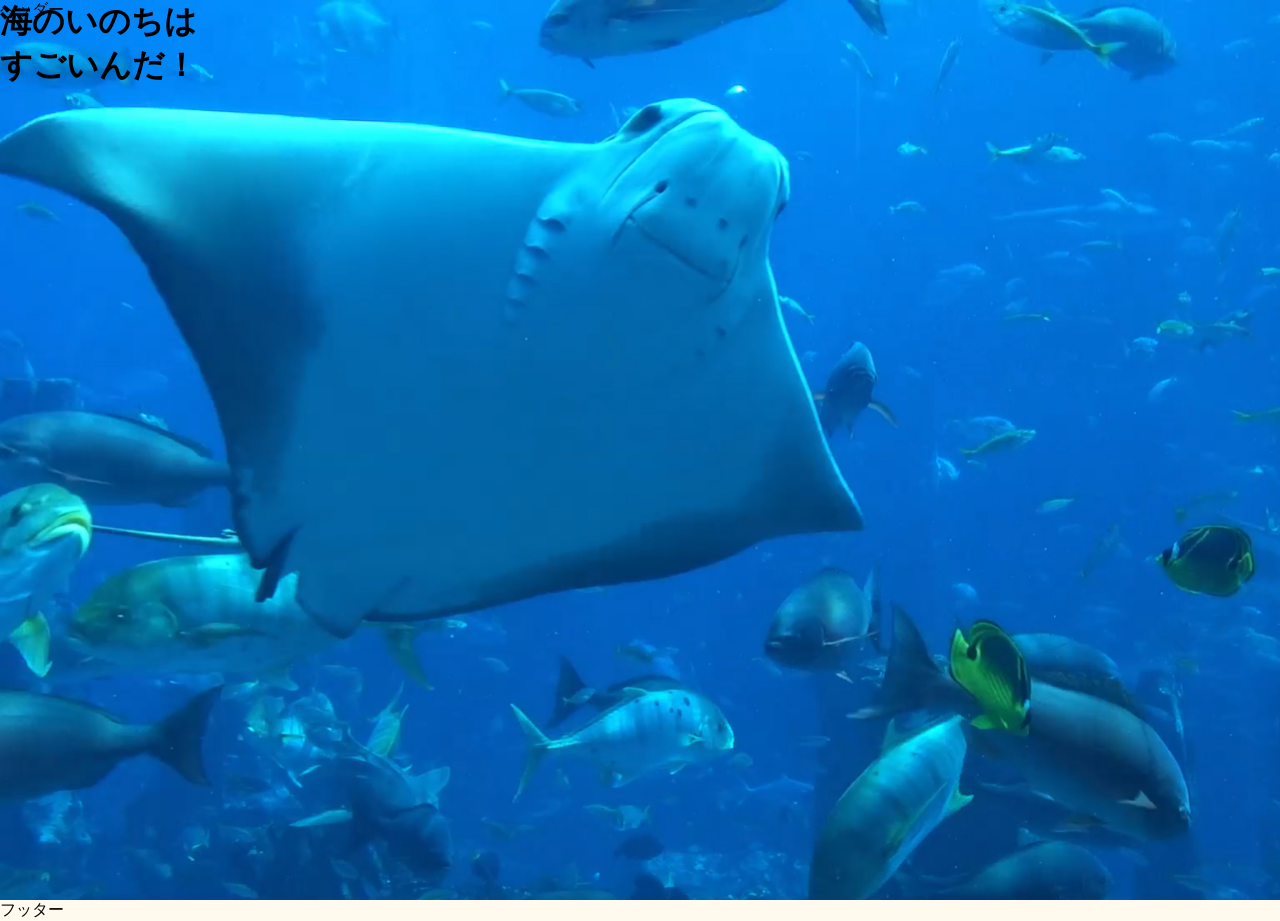
==== index.html @ c44c8c69 "first commit" ====
<!doctype html>
<html lang="ja">
  <head>
    <meta charset="UTF-8" />
    <meta name="viewport" content="width=device-width, initial-scale=1.0" />
    <link rel="stylesheet" href="css/common.css" />
    <link rel="stylesheet" href="css/style.css" />
    <title>レインボー水族館｜海のいのちは、すごいんだ！</title>
  </head>
  <body>
    <div id="header"></div>

    <main>
      <div id="mainVisual">
        <div class="slide img1 active"></div>
        <div class="slide img2"></div>
        <div class="slide img3"></div>
        <div class="slide img4"></div>
        <div class="main-visual-text">
          <h1>海のいのちは<br />すごいんだ！</h1>
        </div>
      </div>
    </main>

    <div id="footer"></div>

    <script src="js/script.js"></script>
  </body>
</html>
---- css/common.css ----
@charset "utf-8";
/* 共通リセット */
*{
    margin: 0;
    padding: 0;
    box-sizing: border-box;
}
img{
    width: 100%;
    vertical-align: auto;
}
a{
    text-decoration: none;
    color: #333;
}
/* ここまで */
body{
    background-color: #fff9ee;
}
/* header */
header{
    position: fixed;
    z-index: 1000;
}
/* nav */

/* footer */

/* その他共通 */
---- css/style.css ----
@charset "utf-8";

/* main-visual */
/* 
.main-visual{
    position: relative;
}
 */

#mainVisual {
  position: relative;
  width: 100%;
  height: 100vh;
  .slide {
    position: absolute;
    top: 0;
    left: 0;
    width: 100%;
    height: 100%;
    background-size: cover;
    background-position: center;
    opacity: 0;
    transition: opacity 1s;
  }
  .slide.active {
    opacity: 1;
  }
  .img1 {
    background-image: url(../img/main-visualkari.jpg);
  }
  .img2 {
    background-image: url(../img/bd60702906567eb469da5a37a3388f3d.jpg);
  }
  .img3 {
    background-image: url(../img/25377879_s.jpg);
  }
  .img4 {
    background-image: url(../img/25701778_s.jpg);
  }

  .main-visual-text {
    position: absolute;
    width: 100%;
    height: 100%;
    left: 0;
    top: 0;
    z-index: 10 ;
    opacity: 1;
  }
}
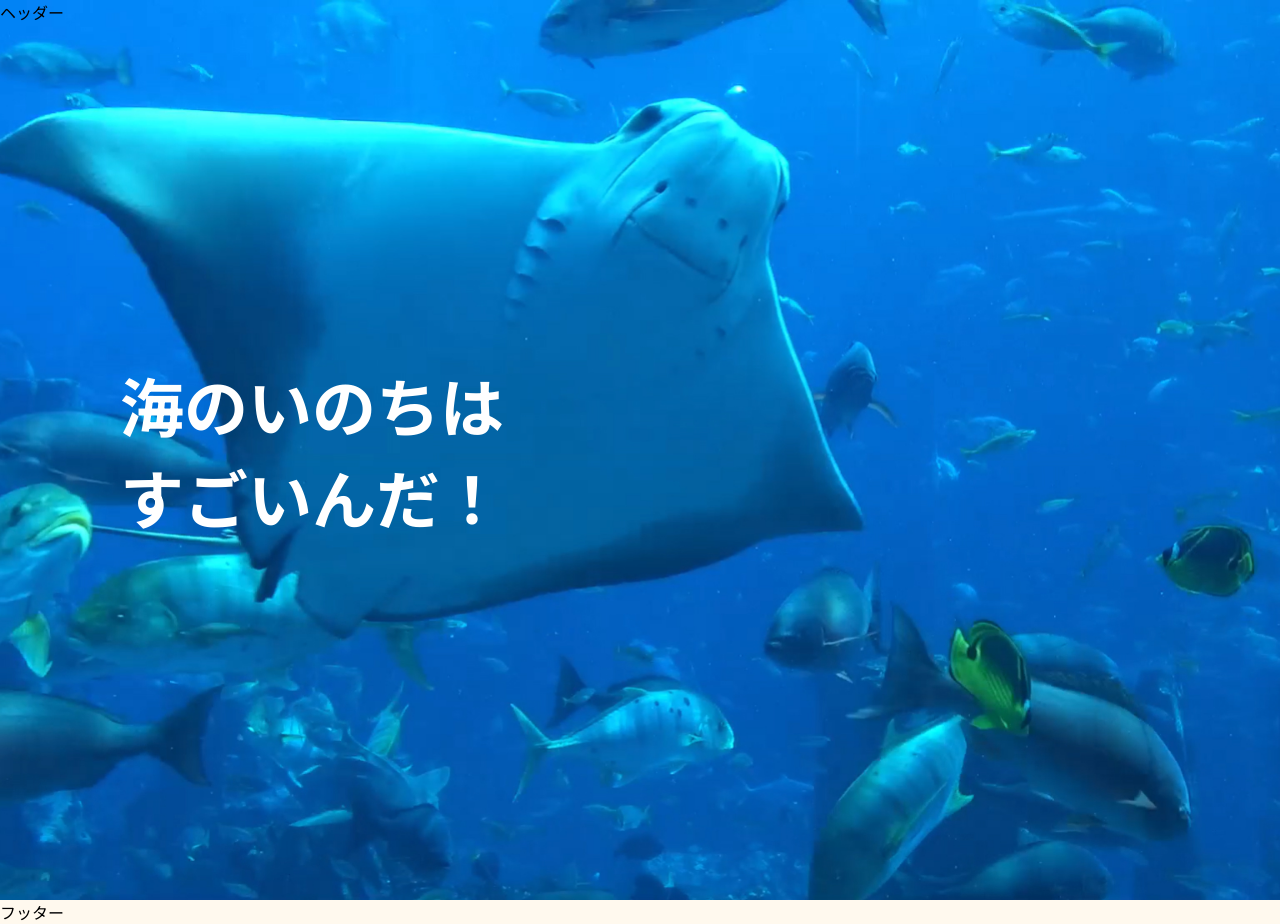
==== commit c7aee652: "更新" ====
--- a/index.html
+++ b/index.html
@@ -5,7 +5,14 @@
     <meta name="viewport" content="width=device-width, initial-scale=1.0" />
     <link rel="stylesheet" href="css/common.css" />
     <link rel="stylesheet" href="css/style.css" />
+    <link rel="preconnect" href="https://fonts.googleapis.com" />
+    <link rel="preconnect" href="https://fonts.gstatic.com" crossorigin />
+    <link
+      href="https://fonts.googleapis.com/css2?family=Noto+Sans+JP:wght@100..900&display=swap"
+      rel="stylesheet"
+    />
     <title>レインボー水族館｜海のいのちは、すごいんだ！</title>
+    <meta name="robots" content="none" />
   </head>
   <body>
     <div id="header"></div>
--- a/css/common.css
+++ b/css/common.css
@@ -1,29 +1,30 @@
 @charset "utf-8";
 /* 共通リセット */
-*{
-    margin: 0;
-    padding: 0;
-    box-sizing: border-box;
+* {
+  margin: 0;
+  padding: 0;
+  box-sizing: border-box;
 }
-img{
-    width: 100%;
-    vertical-align: auto;
+img {
+  width: 100%;
+  vertical-align: auto;
 }
-a{
-    text-decoration: none;
-    color: #333;
+a {
+  text-decoration: none;
+  color: #333;
 }
 /* ここまで */
-body{
-    background-color: #fff9ee;
+body {
+  background-color: #fff9ee;
+  font-family: "arial", "Noto Sans JP", sans-serif;
 }
 /* header */
-header{
-    position: fixed;
-    z-index: 1000;
+header {
+  position: fixed;
+  z-index: 1000;
 }
 /* nav */
 
 /* footer */
 
-/* その他共通 */+/* その他共通 */
--- a/css/style.css
+++ b/css/style.css
@@ -7,6 +7,7 @@
 }
  */
 
+/* slide */
 #mainVisual {
   position: relative;
   width: 100%;
@@ -37,14 +38,23 @@
   .img4 {
     background-image: url(../img/25701778_s.jpg);
   }
+}
 
-  .main-visual-text {
-    position: absolute;
-    width: 100%;
+.main-visual-text {
+  position: absolute;
+  width: 100%;
+  height: 100%;
+  left: 0;
+  top: 0;
+  z-index: 10;
+  padding: 24px 120px;
+  /* opacity: 1; */
+  h1 {
     height: 100%;
-    left: 0;
-    top: 0;
-    z-index: 10 ;
-    opacity: 1;
+    font-size: 64px;
+    font-weight: bold;
+    color: #fff;
+    display: flex;
+    align-items: center;
   }
 }
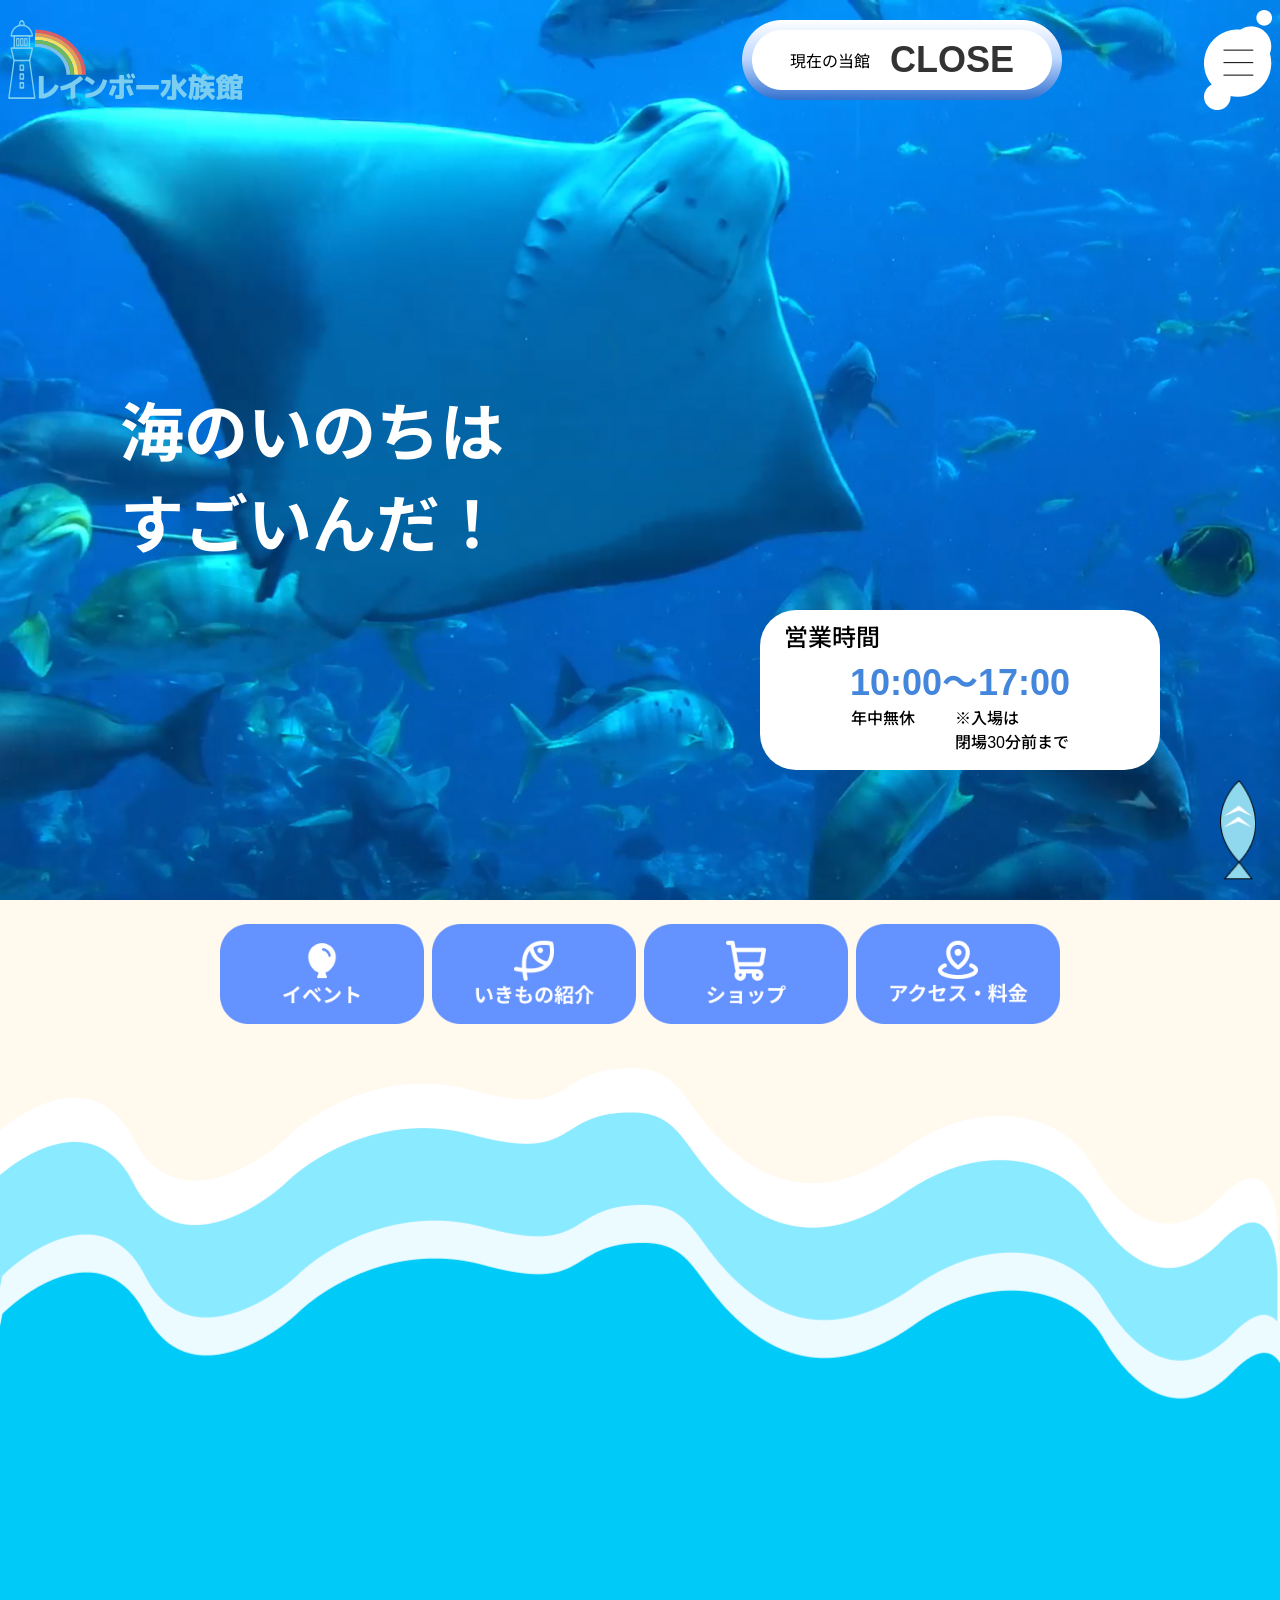
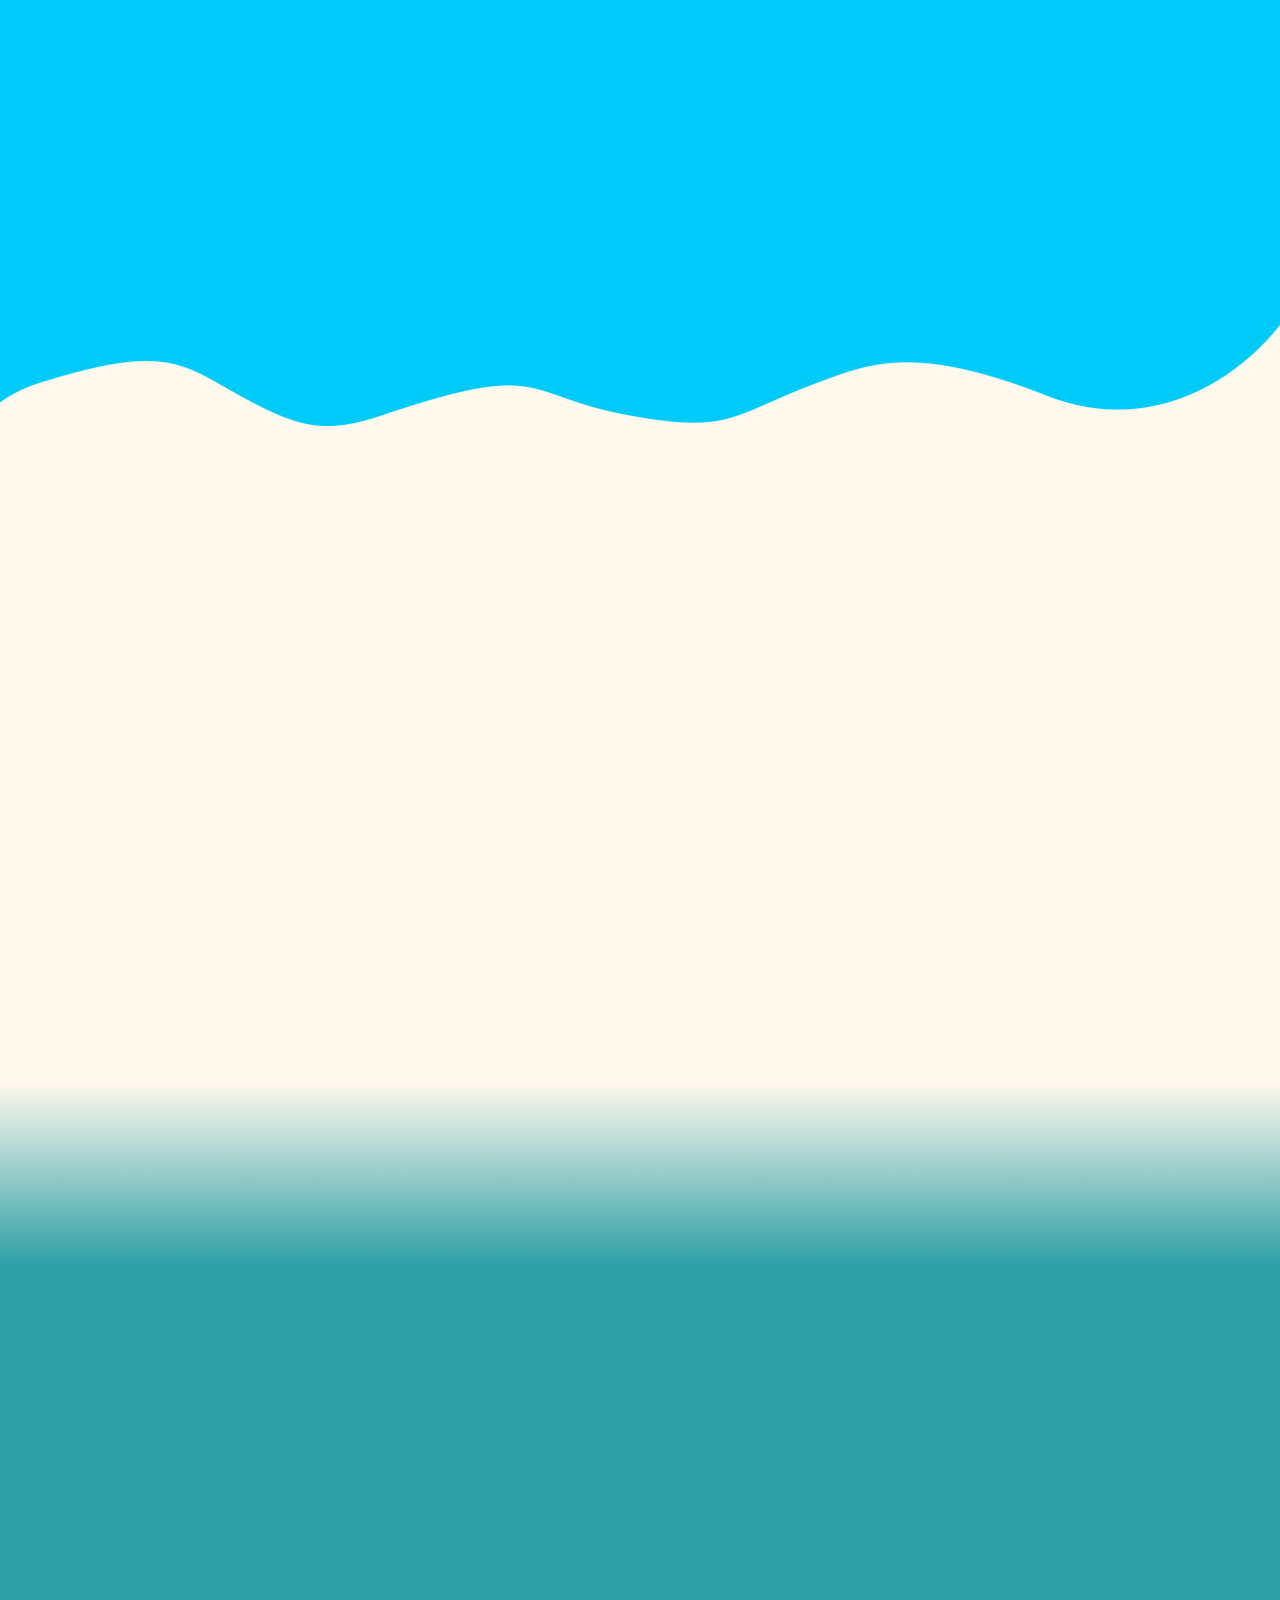
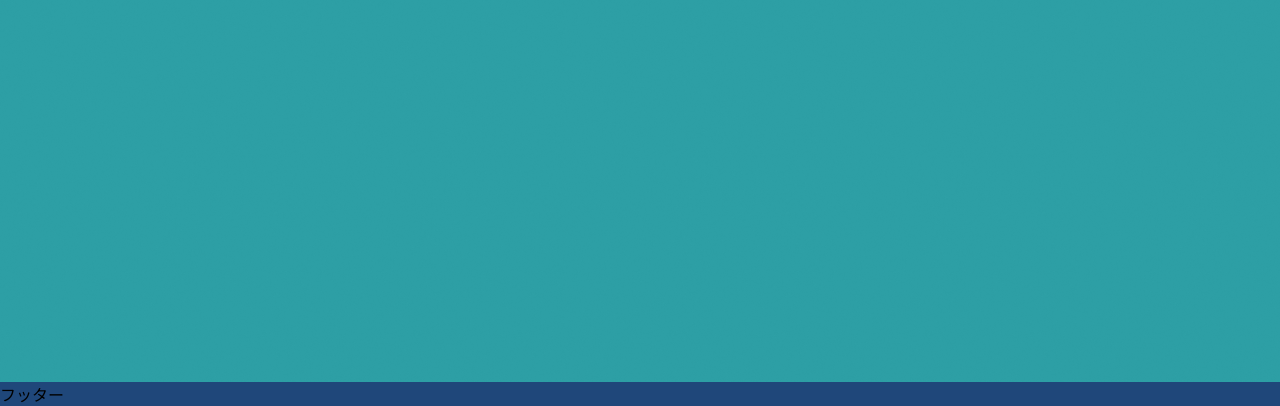
==== commit 1701c0ee: "更新" ====
--- a/index.html
+++ b/index.html
@@ -17,7 +17,7 @@
   <body>
     <div id="header"></div>
 
-    <main>
+    <main id="top">
       <div id="mainVisual">
         <div class="slide img1 active"></div>
         <div class="slide img2"></div>
@@ -25,8 +25,55 @@
         <div class="slide img4"></div>
         <div class="main-visual-text">
           <h1>海のいのちは<br />すごいんだ！</h1>
+          <div class="main-time">
+            <h2>営業時間</h2>
+            <p class="eigyou-time">
+              <time datetime="10:00">10:00</time>～<time datetime="17:00"
+                >17:00</time
+              >
+            </p>
+            <div class="time-syosai">
+              <p>年中無休</p>
+              <p>※入場は<br />閉場30分前まで</p>
+            </div>
+          </div>
         </div>
       </div>
+
+      <div class="wrap">
+        <div class="bgwrap">
+          <nav class="top-nav">
+            <ul>
+              <li>
+                <a href="event.html"
+                  ><img src="img/eventbtn.png" alt="イベント"
+                /></a>
+              </li>
+              <li>
+                <a href="ikimono.html"
+                  ><img src="img/ikimonobtn.png" alt="いきもの紹介"
+                /></a>
+              </li>
+              <li>
+                <a href="shop.html"
+                  ><img src="img/sopbtn.png" alt="ショップ"
+                /></a>
+              </li>
+              <li>
+                <a href="acces.html"
+                  ><img src="img/accesbtn.png" alt="アクセス"
+                /></a>
+              </li>
+            </ul>
+          </nav>
+        </div>
+        <section class="news"></section>
+
+        <section class="ikimono"></section>
+
+        <section class="kari"></section>
+      </div>
+      <div class="fixedbg"></div>
     </main>
 
     <div id="footer"></div>
--- a/css/common.css
+++ b/css/common.css
@@ -1,4 +1,7 @@
 @charset "utf-8";
+html {
+  scroll-behavior: smooth;
+}
 /* 共通リセット */
 * {
   margin: 0;
@@ -13,6 +16,9 @@
   text-decoration: none;
   color: #333;
 }
+li {
+  list-style: none;
+}
 /* ここまで */
 body {
   background-color: #fff9ee;
@@ -20,11 +26,167 @@
 }
 /* header */
 header {
+  width: 100%;
   position: fixed;
   z-index: 1000;
+  .inner {
+    width: 100%;
+    padding: 10px 8px;
+    display: flex;
+    justify-content: space-between;
+    align-items: center;
+    .logo {
+      height: 80px;
+      img {
+        height: 100%;
+        object-fit: contain;
+      }
+    }
+
+    .menu {
+      display: flex;
+      justify-content: end;
+      align-items: center;
+      gap: 142px;
+    }
+  }
+}
+
+#nowtime {
+  background-image: url(../img/open.png);
+  background-position: center;
+  background-repeat: no-repeat;
+  background-size: cover;
+  width: 320px;
+  height: 80px;
+  padding: 0px 48px;
+  display: flex;
+  justify-content: space-between;
+  align-items: center;
+  #status {
+    font-size: 36px;
+    font-weight: bold;
+  }
+}
+
+#hummenu {
+  width: 68px;
+  height: 100px;
+  background-size: cover;
+  background-position: center;
+  background-repeat: no-repeat;
+  cursor: pointer;
+  background-image: url(../img/hmnomal.png);
+}
+#hummenu.open {
+  background-image: url(../img/hmopened.png);
 }
 /* nav */
 
+#humnav {
+  position: fixed;
+  z-index: 15;
+  background-color: hsla(194, 57%, 51%, 0.8);
+  width: 0%;
+  height: 0vh;
+  top: 0;
+  right: 0;
+  padding: 100px 122px;
+  border-radius: 50%;
+  transform: translate(50%, -50%);
+  transition: 0.6s 0.2s;
+  opacity: 0;
+  ul,
+  div {
+    opacity: 0;
+    transition: 0.3s;
+  }
+}
+
+#humnav.open {
+  opacity: 1;
+  width: 100%;
+  height: 100vh;
+  transform: translate(0%, 0%);
+
+  border-radius: 0;
+  transition: 0.6s;
+  ul,
+  div {
+    opacity: 1;
+    transition: 0.4s 0.3s;
+  }
+}
+
+#humnav {
+  display: flex;
+  ul,
+  div {
+    flex: 1;
+    color: #fff;
+    a {
+      color: #fff;
+    }
+  }
+  ul {
+    padding: 24px 0;
+    display: flex;
+    flex-direction: column;
+    gap: 8px;
+    li {
+      flex: 1;
+      border-bottom: 4px solid #fff;
+      font-size: 32px;
+      font-weight: bold;
+      transition: 0.3s;
+      &:hover {
+        transform: scale(1.1);
+      }
+      span {
+        font-weight: normal;
+        font-size: 16px;
+        display: block;
+        padding-left: 2em;
+      }
+    }
+  }
+  .textarea {
+    padding: 24px;
+    display: flex;
+    flex-direction: column;
+    justify-content: end;
+    align-items: end;
+    gap: 24px;
+    a {
+      text-decoration: underline;
+      transition: 0.3s;
+      &:hover {
+        letter-spacing: 0.1em;
+      }
+    }
+  }
+}
+
 /* footer */
 
+footer {
+  background: #1f477a;
+}
+
+/* totop */
+
+.totop {
+  position: fixed;
+  z-index: 90;
+  width: 36px;
+  height: 96px;
+  bottom: 24px;
+  right: 24px;
+}
+
 /* その他共通 */
+.wrap {
+  margin: 0 auto;
+  width: 100%;
+  /* max-width: 1000px; */
+}
--- a/css/style.css
+++ b/css/style.css
@@ -50,11 +50,109 @@
   padding: 24px 120px;
   /* opacity: 1; */
   h1 {
-    height: 100%;
+    position: relative;
+    margin-top: 50vh;
+    transform: translate(0, -50%);
     font-size: 64px;
     font-weight: bold;
     color: #fff;
     display: flex;
     align-items: center;
   }
+  .main-time {
+    position: relative;
+    right: 0;
+    bottom: 48px;
+    padding: 8px 24px;
+    width: 400px;
+    height: 160px;
+    background-color: #fff;
+    margin-left: auto;
+    border-radius: 36px;
+    h2 {
+      font-weight: 500;
+    }
+    .eigyou-time {
+      font-size: 36px;
+      font-weight: bold;
+      color: #4386dc;
+      margin: 0px auto;
+      width: fit-content;
+    }
+    .time-syosai {
+      font-weight: 500;
+      width: 218px;
+      margin: 0 auto 8px;
+      display: flex;
+      justify-content: space-between;
+      align-items: start;
+    }
+  }
 }
+
+/* top-nav */
+
+.top-nav {
+  padding: 24px 220px;
+  /* margin-top: 24px; */
+  /* margin-bottom: 24px; */
+  background-color: #fff9ee;
+  ul {
+    display: grid;
+    grid-template-columns: repeat(4, 1fr);
+    grid-template-rows: 120px;
+    gap: 8px;
+    li {
+      opacity: 1;
+      transition: 0.4s;
+      &:hover {
+        opacity: 0.7;
+      }
+    }
+  }
+}
+
+.news {
+  width: 100%;
+  height: 974px;
+  background: url(../img/bgwave.png) no-repeat;
+  background-size: 100% 100%;
+  position: relative;
+  /* z-index: 0; */
+  &::before {
+    content: "";
+    position: absolute;
+    top: 0;
+    left: 0;
+    width: 100%;
+    height: 50%;
+    /* inset: 0; */
+    z-index: -1;
+    background-color: #fff9ee;
+  }
+}
+
+.fixedbg {
+  background: url(../img/fixedimg.png) no-repeat;
+  background-size: cover;
+  background-position: center;
+  position: fixed;
+  top: 0;
+  left: 0;
+  width: 100%;
+  height: 100vh;
+  z-index: -10;
+}
+
+.ikimono {
+  height: 640px;
+}
+
+.kari {
+  height: 900px;
+  background: url(../img/gradeimg.png);
+}
+
+.bgwrap {
+  background: #fff9ee;
+}
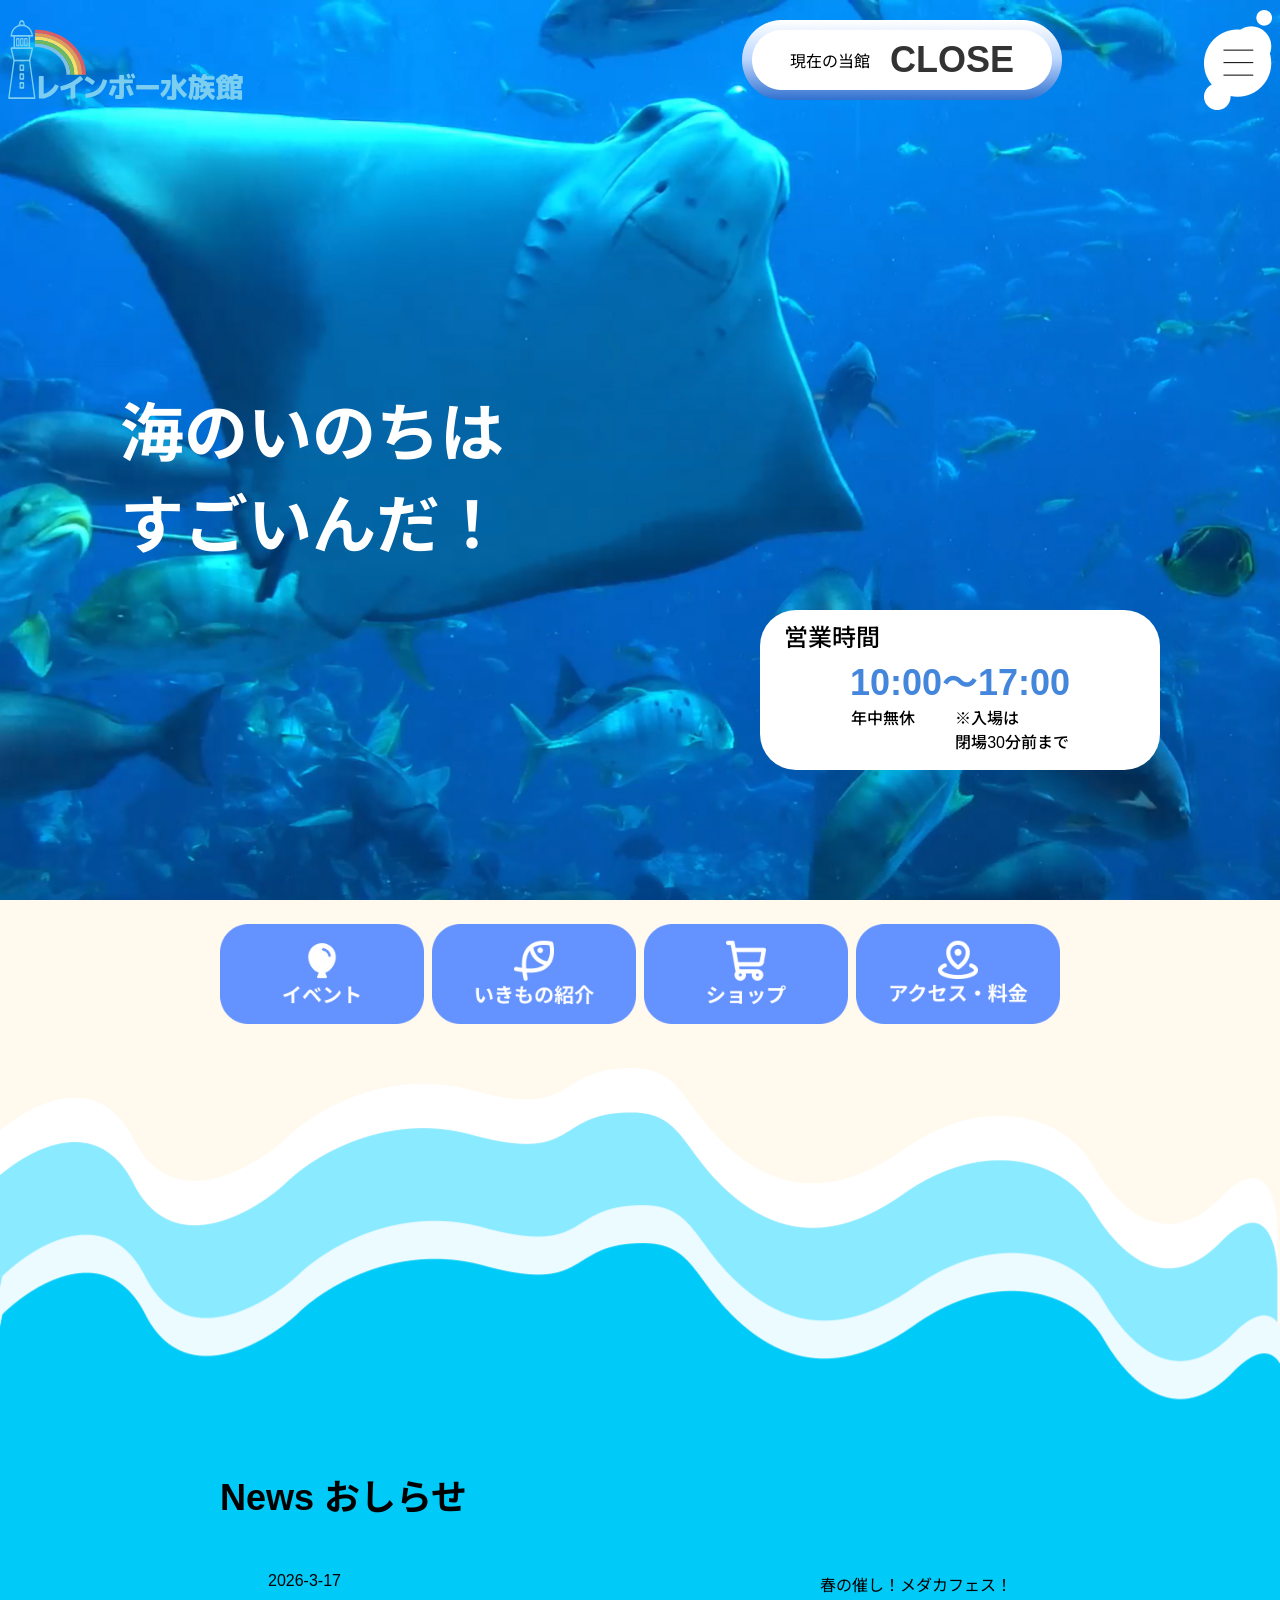
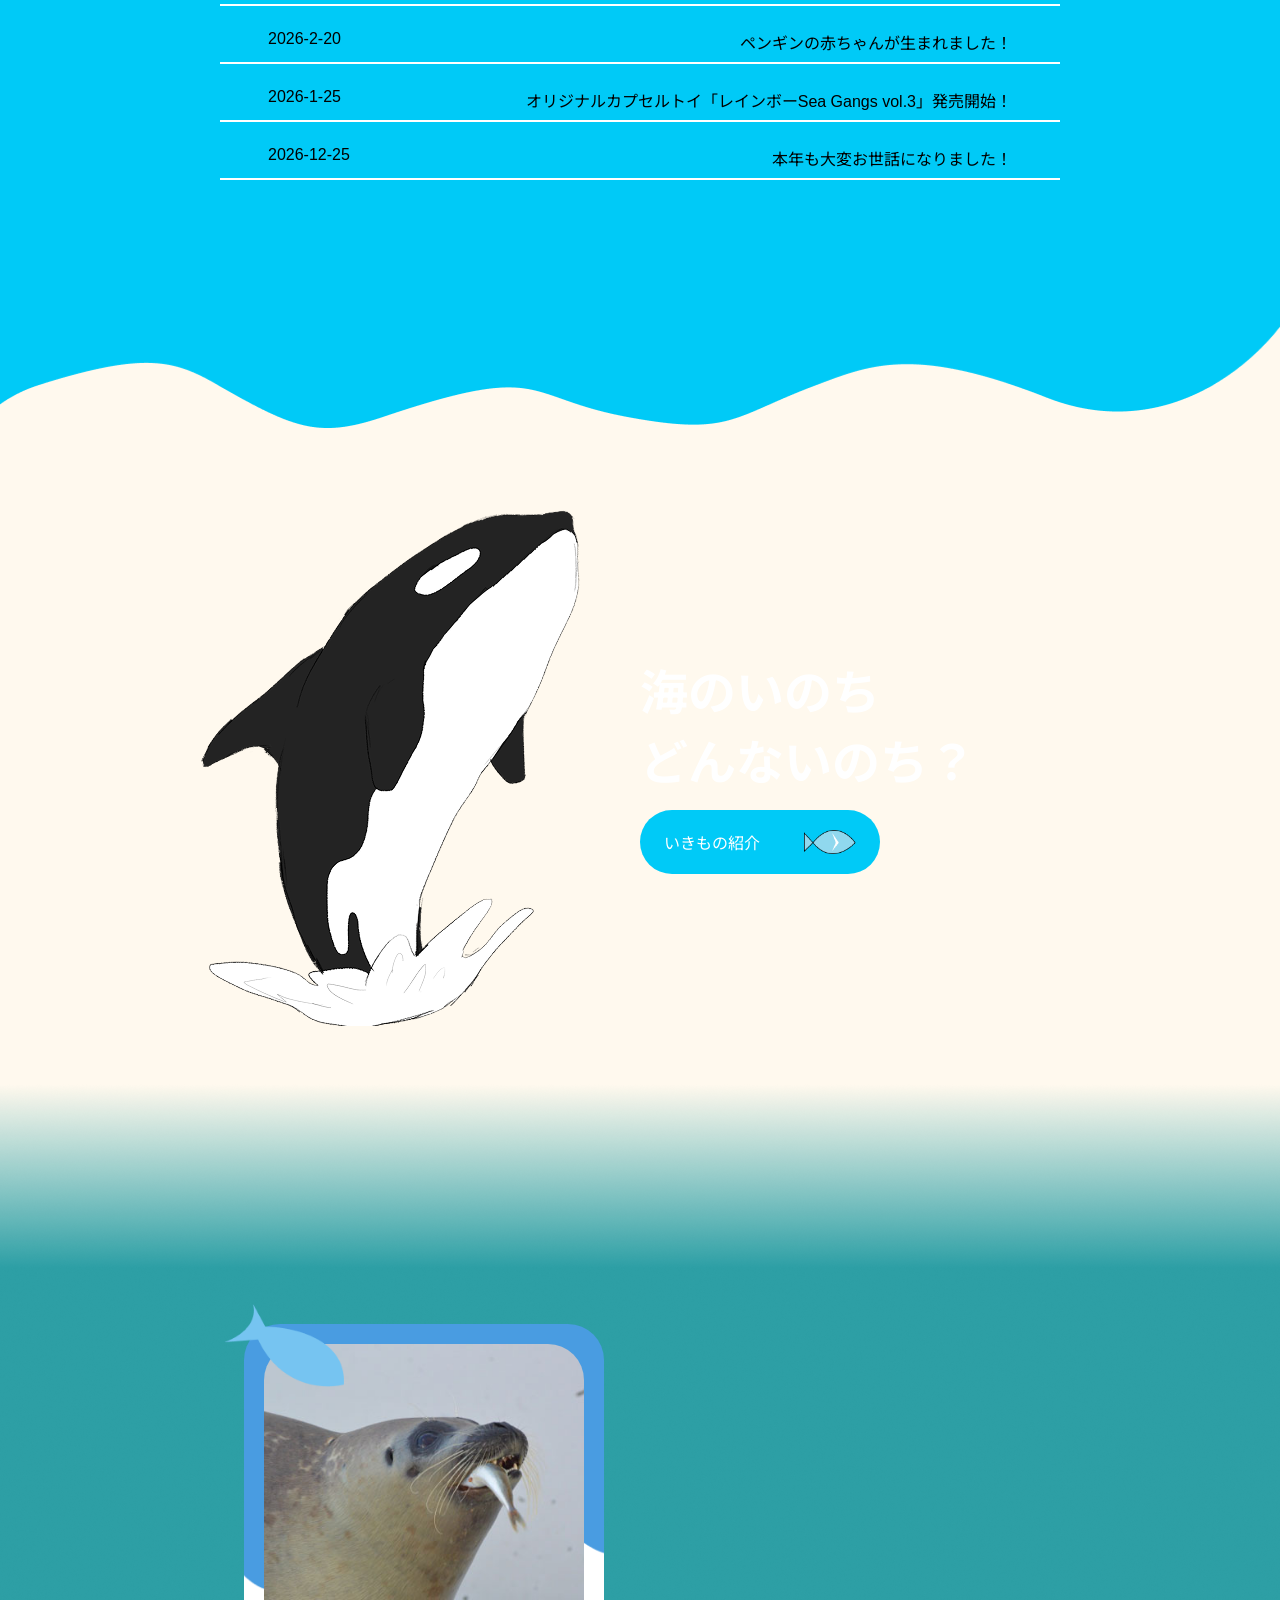
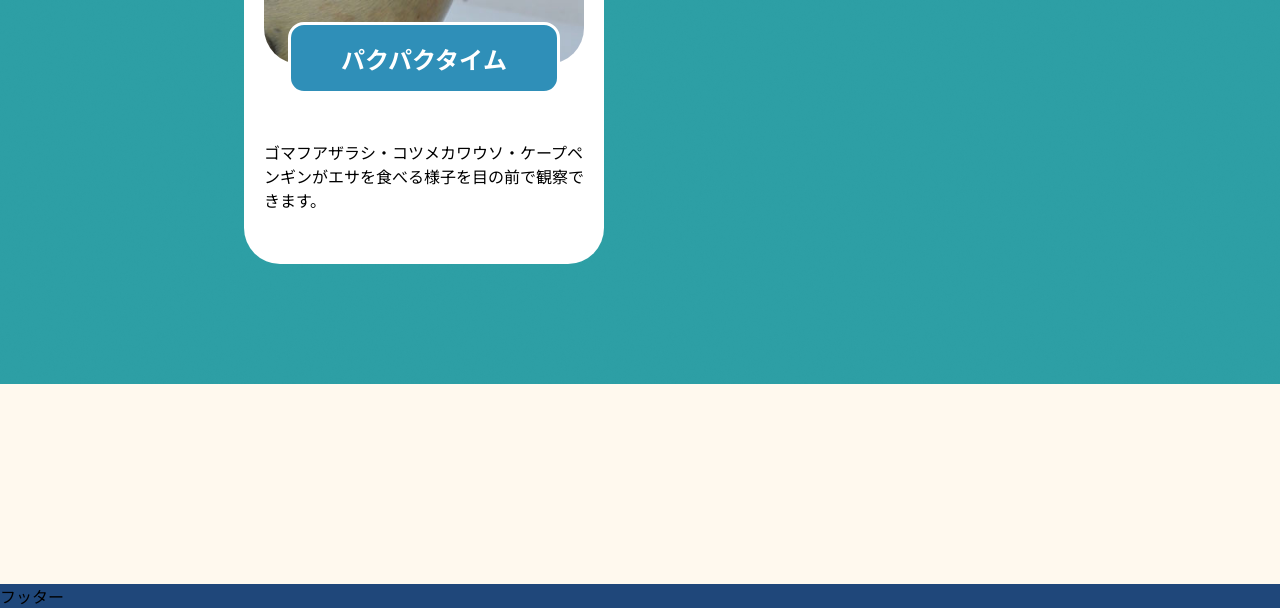
==== commit 380f8326: "更新" ====
--- a/index.html
+++ b/index.html
@@ -67,11 +67,60 @@
             </ul>
           </nav>
         </div>
-        <section class="news"></section>
+        <section class="news">
+          <h2>News おしらせ</h2>
+          <dl>
+            <div class="newslist">
+              <dt><time datetime="2026-03-17">2026-3-17</time></dt>
+              <dd>春の催し！メダカフェス！</dd>
+            </div>
+            <div class="newslist">
+              <dt><time datetime="2026-02-20">2026-2-20</time></dt>
+              <dd>ペンギンの赤ちゃんが生まれました！</dd>
+            </div>
+            <div class="newslist">
+              <dt><time datetime="2026-01-25">2026-1-25</time></dt>
+              <dd>
+                オリジナルカプセルトイ「レインボーSea Gangs vol.3」発売開始！
+              </dd>
+            </div>
+            <div class="newslist">
+              <dt><time datetime="2026-12-25">2026-12-25</time></dt>
+              <dd>本年も大変お世話になりました！</dd>
+            </div>
+          </dl>
+        </section>
 
-        <section class="ikimono"></section>
+        <section class="ikimono">
+          <div class="ikimono-img"><img src="img/shachi 1.png" alt="" /></div>
+          <div class="ikimono-text">
+            <h2>海のいのち<br />どんないのち？</h2>
+            <!-- pagelink -->
+            <div class="toikimono">
+              <a href="ikimono.html"
+                ><p>いきもの紹介</p>
+                <img src="img/alow.png" alt=""
+              /></a>
+            </div>
+          </div>
+        </section>
 
-        <section class="kari"></section>
+        <section class="toevent">
+          <!-- 1grid -->
+          <div class="event-container">
+            <div class="event-cham"><img src="img/fish.png" alt="" /></div>
+            <div class="event-img">
+              <img src="img/mainevent1.jpg" alt="魚を食べるアザラシ" />
+            </div>
+            <div class="abs-title"><h3>パクパクタイム</h3></div>
+            <div class="event-text">
+              <p>
+                ゴマフアザラシ・コツメカワウソ・ケープペンギンがエサを食べる様子を目の前で観察できます。
+              </p>
+            </div>
+          </div>
+          <!--  -->
+        </section>
       </div>
       <div class="fixedbg"></div>
     </main>
--- a/css/common.css
+++ b/css/common.css
@@ -21,13 +21,15 @@
 }
 /* ここまで */
 body {
-  background-color: #fff9ee;
+  background-color: #2260b0;
   font-family: "arial", "Noto Sans JP", sans-serif;
 }
 /* header */
 header {
   width: 100%;
   position: fixed;
+  top: 0;
+  left: 0;
   z-index: 1000;
   .inner {
     width: 100%;
@@ -175,18 +177,53 @@
 
 /* totop */
 
-.totop {
+#totop {
   position: fixed;
   z-index: 90;
   width: 36px;
   height: 96px;
   bottom: 24px;
   right: 24px;
+  transform: translateX(30px);
+  opacity: 0;
+  pointer-events: none;
+  transition: 0.3s;
+  /* アニメーション */
+  animation:
+    huwa 4s ease-in-out infinite,
+    gura 2s ease-in-out infinite;
+}
+
+#totop.active {
+  transform: translateX(0);
+  opacity: 1;
+  pointer-events: auto;
+}
+
+@keyframes huwa {
+  0%,
+  100% {
+    translate: 0 0;
+  }
+  50% {
+    translate: 0 -8px;
+  }
+}
+@keyframes gura {
+  0%,
+  100% {
+    rotate: -3deg;
+  }
+  50% {
+    rotate: 3deg;
+  }
 }
 
 /* その他共通 */
 .wrap {
-  margin: 0 auto;
-  width: 100%;
+  margin: 100px auto 200px;
+  width: 100%;
+  min-height: 100vh;
+
   /* max-width: 1000px; */
 }
--- a/css/style.css
+++ b/css/style.css
@@ -1,4 +1,8 @@
 @charset "utf-8";
+
+body {
+  background-color: #fff9ee;
+}
 
 /* main-visual */
 /* 
@@ -114,11 +118,12 @@
 
 .news {
   width: 100%;
-  height: 974px;
+  /* height: 974px; */
   background: url(../img/bgwave.png) no-repeat;
   background-size: 100% 100%;
   position: relative;
   /* z-index: 0; */
+  padding: 400px 220px 264px;
   &::before {
     content: "";
     position: absolute;
@@ -132,6 +137,25 @@
   }
 }
 
+.news {
+  h2 {
+    margin-bottom: 44px;
+    font-size: 36px;
+  }
+  dl {
+    .newslist {
+      border-bottom: #fff solid 2px;
+      padding: 8px 48px;
+      display: flex;
+      justify-content: space-between;
+      margin-bottom: 16px;
+      &:last-child {
+        margin-bottom: 0;
+      }
+    }
+  }
+}
+
 .fixedbg {
   background: url(../img/fixedimg.png) no-repeat;
   background-size: cover;
@@ -145,14 +169,125 @@
 }
 
 .ikimono {
+  padding: 32px 0;
+  width: 1000px;
+  margin: 0 auto;
   height: 640px;
-}
-
-.kari {
+  display: flex;
+  align-items: center;
+  div {
+    flex: 1;
+  }
+  .ikimono-img {
+    width: 384px;
+    height: 523px;
+    img {
+      height: 100%;
+      object-fit: contain;
+    }
+  }
+  .ikimono-text {
+    display: flex;
+    flex-direction: column;
+    gap: 16px;
+    justify-content: center;
+    h2 {
+      color: #fff;
+      font-size: 48px;
+    }
+
+    /* pagelink */
+    .toikimono {
+      width: 240px;
+      height: 60px;
+      background: #00caf7;
+      border-radius: 50px;
+      a {
+        height: 100%;
+        width: 100%;
+        display: flex;
+        padding: 20px 24px;
+        justify-content: space-between;
+        transition: 1s;
+        p {
+          color: #fff;
+        }
+        img {
+          display: block;
+          width: 52px;
+        }
+        &:hover {
+          opacity: 0.7;
+        }
+      }
+    }
+  }
+}
+
+.toevent {
   height: 900px;
   background: url(../img/gradeimg.png);
+  padding: 240px 244px 144px;
+}
+
+/*  */
+.event-container {
+  position: relative;
+  width: 360px;
+  height: 540px;
+  border-radius: 36px;
+  background: url(../img/eventgrid.png) no-repeat center/cover;
+  padding: 20px;
+  display: flex;
+  flex-direction: column;
+  .event-img {
+    width: 320px;
+    height: 320px;
+    border-radius: 36px;
+    overflow: hidden;
+    img {
+      width: 100%;
+      height: 100%;
+      object-fit: cover;
+    }
+  }
+
+  .abs-title {
+    color: #fff;
+    background-color: #2f8fb8;
+    width: 272px;
+    height: 72px;
+    border-radius: 16px;
+    border: 3px solid #fff;
+    position: absolute;
+    top: 298px;
+    left: 50%;
+    transform: translate(-50%, 0);
+    display: grid;
+    place-items: center;
+    h3 {
+      font-size: 24px;
+      font-weight: bold;
+    }
+  }
+
+  .event-text {
+    margin-top: auto;
+    margin-bottom: 32px;
+  }
+
+  .event-cham {
+    width: 120px;
+    position: absolute;
+    top: -20px;
+    left: -20px;
+  }
 }
 
 .bgwrap {
   background: #fff9ee;
 }
+
+.wrap {
+  margin-top: 0;
+}
